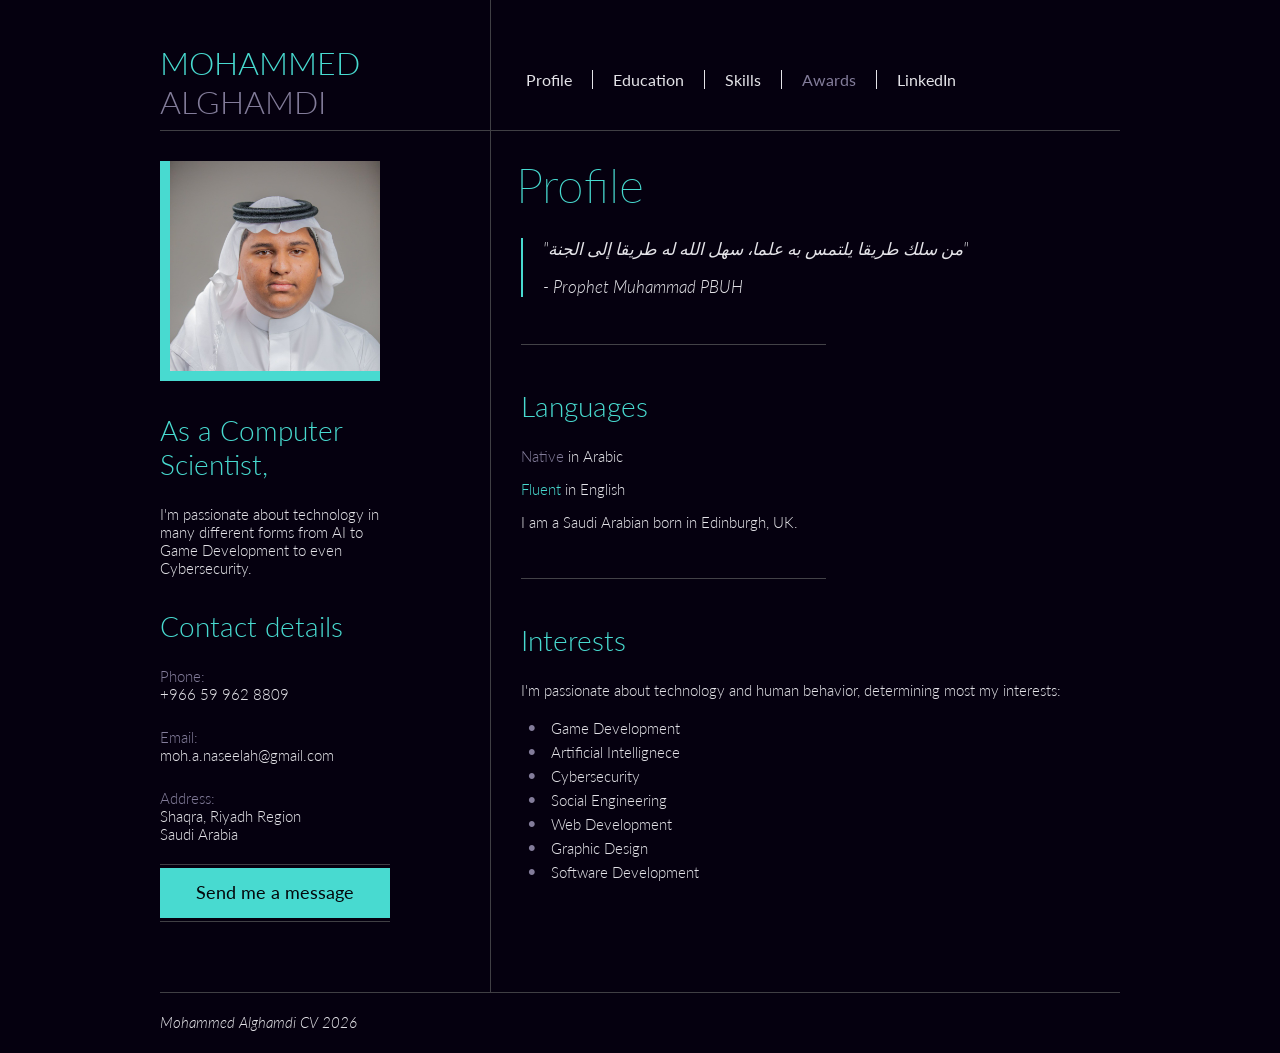
==== awards.html @ 2fd8ac5c "added several pages for each category" ====
<html>
    <head>
        <link href='https://fonts.googleapis.com/css?family=Lato:300,300italic,400,400italic' rel='stylesheet' type='text/css'>
        <link href="style2.css" rel="stylesheet" type="text/css">
    </head>
<body>
<!-- MAIN CONTAINER -->
		<div id="main_container">
      <!-- HEADER -->
      <div id="header">
        <!-- LOGOTYPE/NAME -->
        <div class="header_logotype_container">
          <h1 class="logotype_name">Mohammed <span class="purple">Alghamdi</span></h1>
          <!-- h2 class="logotype_occupation">Programming & AI</h2-->
        </div>
        <!-- MAIN MENU -->
        <div class="header_menu_container">
          <!-- ul class="download_print_buttons horizontal_list">
            <li><a href="#"><span class="icon entypo-download"></span>Download CV</a></li>
            <li><a href="#"><span class="icon entypo-print"></span>Print CV</a></li>
          </ul -->
          <div class="clear"></div>
          <ul class="header_menu horizontal_list">
            <li><a class='no-border' style="border-left: none;" href="index.html">Profile</a></li>
            <li><a href="education.html">Education</a></li>
            <li><a href="skill.html">Skills</a></li>
            <li><a class='purple' href="awards.html">Awards</a></li>
            <li><a href="https://www.linkedin.com/in/mohammed-alghamdi-34a16b299/">LinkedIn</a></li>
          </ul>
        </div>
      </div>
      <!-- LEFT COL -->
      <div id="left_col">
        <div class="profile_frame">
          <div class="profile_picture"><!-- My Picture is here --></div>
        </div>
        <div class="hello_content">
          <h2>As a Computer Scientist,</h2>
          <p>I'm passionate about technology in many different forms from  AI to Game Development to even Cybersecurity.<p>
        </div>
        <div class="contact_details_content">
          <h2>Contact details</h2>
          <p class="purple">Phone:</p>
          <p>+966 59 962 8809</p>
          <p class="purple">Email:</p>
          <p>moh.a.naseelah@gmail.com</p>
          <p class="purple">Address:</p>
          <p>Shaqra, Riyadh Region</p>
          <p>Saudi Arabia</p>
        </div>
        <a href="mailto:moh.a.naseelah@gmail.com" class="send_message_button">
          <span class="cut1"></span>
          <span class="cut2"></span>
          <span class="content">Send me a message <span class="fontawesome-double-angle-right"></span></span>
        </a>
      </div>
      <!-- PROFILE CONTENT -->
      <div id="content_container">				
        <div class="block">
          <h1>Profile</h1>
          <blockquote class="profile_quote">
            <p>"من سلك طريقا يلتمس به علما، سهل الله له طريقا إلى الجنة"</p>
            <p>- Prophet Muhammad PBUH</p>
            <span class="entypo-quote"></span>
          </blockquote>
        </div>
        
        <div class="horizontal_line">
          <div class="line_left"></div>
        </div>
        <div class="block">
            <h2>Languages</h2>
            <p><span class="purple">Native</span> in Arabic<p>
            <p><span class="cyan">Fluent</span> in English<p>	
            <p></p>
            <p>I am a Saudi Arabian born in Edinburgh, UK.</p>			
        </div>
        <div class="horizontal_line">
          <div class="line_left"></div>
        </div>
        <div class="last block">
          <h2>Interests</h2>
          <p>I'm passionate about technology and human behavior, determining most my interests:</p>
          <ul>
            <li>Game Development</li>
            <li>Artificial Intellignece</li>
            <li>Cybersecurity</li>
            <li>Social Engineering</li>
            <li>Web Development</li>
            <li>Graphic Design</li>
            <li>Software Development</li>
          </ul>
        </div>
      </div>
      <div class="clear"></div>
      <!-- FOOTER -->
      <div id="footer">
        <p class="footer_name">Mohammed Alghamdi CV 2026</p>
      </div>
		</div>
</body>
</html>
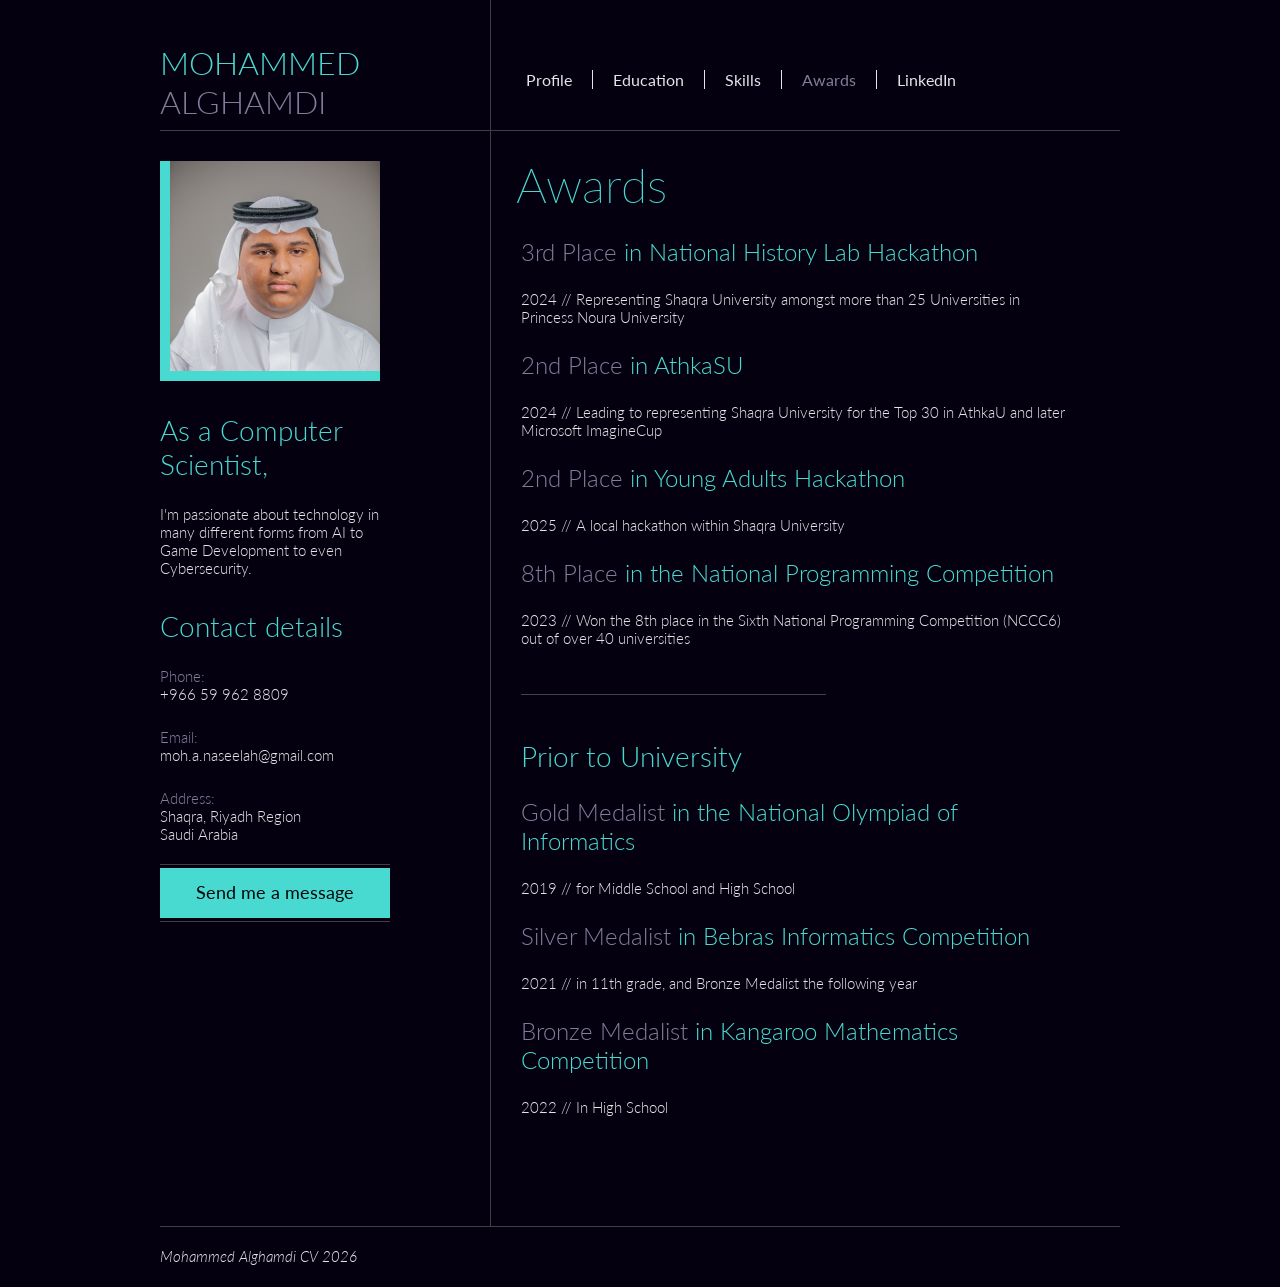
==== commit 047c8ad4: "Added Awards, Education, and Skills Added Awards, Education, and Skills in their respective files" ====
--- a/awards.html
+++ b/awards.html
@@ -57,39 +57,36 @@
       <!-- PROFILE CONTENT -->
       <div id="content_container">				
         <div class="block">
-          <h1>Profile</h1>
-          <blockquote class="profile_quote">
-            <p>"من سلك طريقا يلتمس به علما، سهل الله له طريقا إلى الجنة"</p>
-            <p>- Prophet Muhammad PBUH</p>
-            <span class="entypo-quote"></span>
-          </blockquote>
+          <h1>Awards</h1>
+            <h3><span class='purple'>3rd Place</span> in National History Lab Hackathon</h3>
+            <p>2024 // Representing Shaqra University amongst more than 25 Universities in Princess Noura University</p>
+
+            <h3><span class='purple'>2nd Place</span> in AthkaSU</h3>
+            <p>2024 // Leading to representing Shaqra University for the Top 30 in AthkaU and later Microsoft ImagineCup</p>
+            
+            <h3><span class='purple'>2nd Place</span> in Young Adults Hackathon</h3>
+            <p>2025 // A local hackathon within Shaqra University</p>
+
+            <h3><span class='purple'>8th Place</span> in the National Programming Competition</h3>
+            <p>2023 // Won the 8th place in the Sixth National Programming Competition (NCCC6) out of over 40 universities</p>
+            
+
         </div>
         
         <div class="horizontal_line">
           <div class="line_left"></div>
         </div>
-        <div class="block">
-            <h2>Languages</h2>
-            <p><span class="purple">Native</span> in Arabic<p>
-            <p><span class="cyan">Fluent</span> in English<p>	
-            <p></p>
-            <p>I am a Saudi Arabian born in Edinburgh, UK.</p>			
-        </div>
-        <div class="horizontal_line">
-          <div class="line_left"></div>
-        </div>
         <div class="last block">
-          <h2>Interests</h2>
-          <p>I'm passionate about technology and human behavior, determining most my interests:</p>
-          <ul>
-            <li>Game Development</li>
-            <li>Artificial Intellignece</li>
-            <li>Cybersecurity</li>
-            <li>Social Engineering</li>
-            <li>Web Development</li>
-            <li>Graphic Design</li>
-            <li>Software Development</li>
-          </ul>
+            <h2>Prior to University</h2>
+            <h3><span class='purple'>Gold Medalist</span> in the National Olympiad of Informatics</h3>
+            <p>2019 // for Middle School and High School</p>
+            
+            <h3><span class='purple'>Silver Medalist</span> in Bebras Informatics Competition</h3>
+            <p>2021 // in 11th grade, and Bronze Medalist the following year</p>
+
+            
+            <h3><span class='purple'>Bronze Medalist</span> in Kangaroo Mathematics Competition</h3>
+            <p>2022 // In High School</p>
         </div>
       </div>
       <div class="clear"></div>
--- a/style2.css
+++ b/style2.css
@@ -0,0 +1,436 @@
+
+
+/* Utils */
+
+.clear {
+  clear: both;
+}
+.purple {
+  color: #837c9a;
+}
+
+.cyan {
+    color: #48dad0;
+}
+
+.block {
+  margin: 25px 30px;
+}
+.block h1 {
+  margin-left: -5px;
+  font-weight: 200;
+}
+
+.last.block {
+  margin-bottom: 110px;
+}
+
+.horizontal_list {
+  margin: 0;
+  padding: 0;
+  list-style-type: none;
+}
+.horizontal_list li {
+  float: left;
+}
+.horizontal_list li:before {
+  content: none;
+}
+.horizontal_list li {
+  padding-left: 0;
+  text-indent: 0;
+}
+
+.horizontal_line {
+  margin: 34px 0 0 30px;
+  height: 26px;
+  position: relative;
+}
+.line_left,
+.line_right {
+  border-top: 1px solid #434247;
+  width: 305px;
+  margin-top: 13px;
+}
+.line_left {
+  float: left;
+}
+.line_right {
+  float: right;
+}
+.left_circle,
+.central_circle,
+.right_circle {
+  background: rgb(69, 68, 73);
+  background: rgba(255, 255, 255, 0.15);
+  position: absolute;
+  border-radius: 50px;
+}
+.left_circle,
+.right_circle {
+  width: 13px;
+  height: 13px;
+  top: 7px;
+}
+.left_circle {
+  left: 314px;
+}
+.central_circle {
+  width: 26px;
+  height: 26px;
+  top: 0px;
+  left: 322px;
+}
+.right_circle {
+  left: 343px;
+}
+
+/* Main tags */
+
+body {
+  background: #05000F;
+  margin: 0;
+}
+
+h1,
+h2,
+h3,
+h4 {
+  font-family: "Lato", Helvetica, sans-serif;
+  font-weight: 300;
+  color: #48dad0;
+}
+h1 {
+  font-size: 48px;
+  font-weight: 300;
+  margin: 20px 0;
+}
+h2 {
+  font-size: 28px;
+  margin: 32px 0 24px;
+}
+h3 {
+  font-size: 24px;
+}
+h4 {
+  font-size: 18px;
+  font-weight: 400;
+}
+
+blockquote {
+  font-style: italic;
+  margin: 25px 0;
+  padding-left: 20px;
+  border-left: 2px solid #48dad0;
+}
+
+blockquote,
+p,
+a,
+li {
+  font-family: "Lato", Helvetica, sans-serif;
+  font-weight: 300;
+  font-size: 15px;
+  color: #e4e3e8;
+}
+
+a:focus {
+  outline: none;
+}
+
+ul {
+  list-style: none;
+  padding: 0;
+  margin: 0;
+}
+li {
+  padding-left: 1em;
+  text-indent: -0.7em;
+}
+li:before {
+  content: "// ";
+  color: #837c9a;
+  font-size: 20px;
+  padding-right: 8px;
+}
+
+/* Containers size */
+
+#main_container {
+  width: 960px;
+  margin: 0 auto;
+}
+#header {
+  height: 130px;
+  border-bottom: 1px solid #403f44;
+}
+
+.profileimage {
+  
+}
+
+.header_logotype_container {
+  width: 330px;
+  height: 130px;
+  border-right: 1px solid #403f44;
+  float: left;
+}
+.header_menu_container {
+  height: 130px;
+  width: 609px;
+  float: left;
+}
+.header_menu_container a {
+  font-family: "Lato", Helvetica, sans-serif;
+}
+#left_col {
+  width: 330px;
+  float: left;
+}
+#content_container {
+  width: 609px;
+  border-left: 1px solid #403f44;
+  float: left;
+}
+#footer {
+  width: 960px;
+  height: 60px;
+  border-top: 1px solid #403f44;
+  display: inline-block;
+}
+
+/* HEADER */
+
+.logotype_name {
+  text-transform: uppercase;
+  font-size: 32px;
+  margin: 43px 0 0;
+}
+.logotype_occupation {
+  text-transform: uppercase;
+  margin-top: 5px;
+  color: #5ce2af;
+  font-size: 14px;
+  letter-spacing: 2px;
+  padding-left: 7px;
+}
+
+.download_print_buttons {
+  width: 225px;
+  height: 45px;
+  float: right;
+}
+.download_print_buttons a {
+  text-decoration: none;
+  font-size: 12px;
+  font-family: "Lato", Helvetica, sans-serif;
+  font-style: italic;
+  line-height: 45px;
+  padding: 16px 17px;
+  background: #353638;
+}
+.download_print_buttons a:hover {
+  background: #020609;
+}
+.download_print_buttons .icon {
+  color: #02070a;
+  padding-right: 6px;
+  font-style: normal;
+  font-size: 18px;
+}
+.icon-angle-double-right {
+  position: relative;
+  top: 2px;
+}
+.download_print_buttons a:hover .icon {
+  color: #e4e3e8;
+}
+
+.header_menu {
+  width: 699px;
+  margin-top: 70px;
+  margin-left: 15px;
+}
+.header_menu a {
+  text-decoration: none;
+  padding: 0 20px;
+  border-left: 1px solid #e4e3e8;
+  font-size: 16px;
+  font-weight: 400;
+}
+.header_menu a.no_border {
+  border-left: none;
+}
+.header_menu a:hover {
+  color: #837c9a;
+}
+
+/* LEFT NAV */
+
+#left_nav h2 {
+  margin: 0;
+  font-size: 24px;
+}
+
+.profile_frame {
+  width: 220px;
+  height: 220px;
+  background: #48dad0;
+  /*border: 1px solid #403f44;*/
+  margin-top: 30px;
+}
+.profile_picture {
+  width: 210px;
+  height: 210px;
+  margin: 10px;
+  background: url(profileimg.jpg)
+    100% /210px no-repeat;
+}
+
+.hello_content,
+.contact_details_content {
+  margin-top: 25px;
+}
+
+.hello_content {
+  width: 230px;
+}
+.contact_details_content h2 + p.purple {
+  margin-top: 10px;
+}
+.contact_details_content p {
+  margin: 0;
+}
+.contact_details_content p.purple {
+  margin-top: 25px;
+}
+
+.send_message_button,
+.special_button {
+  margin-top: 25px;
+  display: block;
+  background: #48dad0;
+  width: 230px;
+  height: 50px;
+  position: relative;
+  z-index: 1;
+}
+.cut1:after {
+  content: "";
+  position: absolute;
+  bottom: -19px;
+  left: -20px;
+  width: 30px;
+  height: 30px;
+  z-index: 9;
+  background: url(https://www.toptal.com/designers/subtlepatterns/patterns/dark_wall.png)
+    repeat;
+  transform: rotate(45deg);
+}
+.cut2:before {
+  content: "";
+  position: absolute;
+  top: -19px;
+  right: -20px;
+  width: 30px;
+  height: 30px;
+  z-index: 9;
+  background: url(https://www.toptal.com/designers/subtlepatterns/patterns/dark_wall.png)
+    repeat;
+  transform: rotate(45deg);
+}
+.content {
+  text-align: center;
+  color: #04080b;
+  width: 100%;
+  height: 40px;
+  position: absolute;
+  z-index: 2;
+  font: 18px "Lato", Arial, sans-serif;
+  margin: 0;
+  padding: 16px 0 0;
+  top: -4px;
+  bottom: 10px;
+  border-top: 1px solid #403f44;
+  border-bottom: 1px solid #403f44;
+}
+.send_message_button:hover,
+.special_button:hover {
+  background: #48dad0;
+}
+
+.get_social_content {
+  margin-top: 15px;
+}
+.get_social_content h2 {
+  margin-bottom: 8px;
+}
+.social_icons {
+  margin-left: -8px;
+}
+.social_icons a {
+  font-size: 35px;
+  text-decoration: none;
+  color: #000507;
+  padding: 0;
+  padding: 0 5px;
+}
+.social_icons a span.invisible {
+  display: none;
+}
+.social_icons .facebook:hover {
+  background: #3b5998;
+  color: #dfe3ee;
+  border-top-right-radius: 50px;
+  border-bottom-left-radius: 50px;
+}
+.social_icons .twitter:hover {
+  background: #00b0ed;
+  color: #fff;
+  border-top-left-radius: 50px;
+  border-bottom-right-radius: 50px;
+}
+.social_icons .linkedin:hover {
+  background: #007bb6;
+  color: #fff;
+  border-top-right-radius: 50px;
+  border-bottom-left-radius: 50px;
+}
+
+.footer_name {
+  font-style: italic;
+  margin-top: 20px;
+}
+
+/* Profile Content */
+
+.profile_quote {
+  position: relative;
+  /* margin-left: 5px; */
+}
+.profile_quote p {
+  font-size: 17px;
+  width: 455px;
+}
+.profile_quote .entypo-quote {
+  color: #3d3a41;
+  font-size: 80px;
+  font-style: normal;
+  position: absolute;
+  top: -20px;
+  right: 70px;
+  cursor: default;
+}
+
+.philosophy_content {
+  margin-top: 20px;
+}
+.philosophy_content p {
+  margin: 0;
+  width: 370px;
+  float: left;
+}
+.philosophy_content ul {
+  float: left;
+  padding-left: 40px;
+}
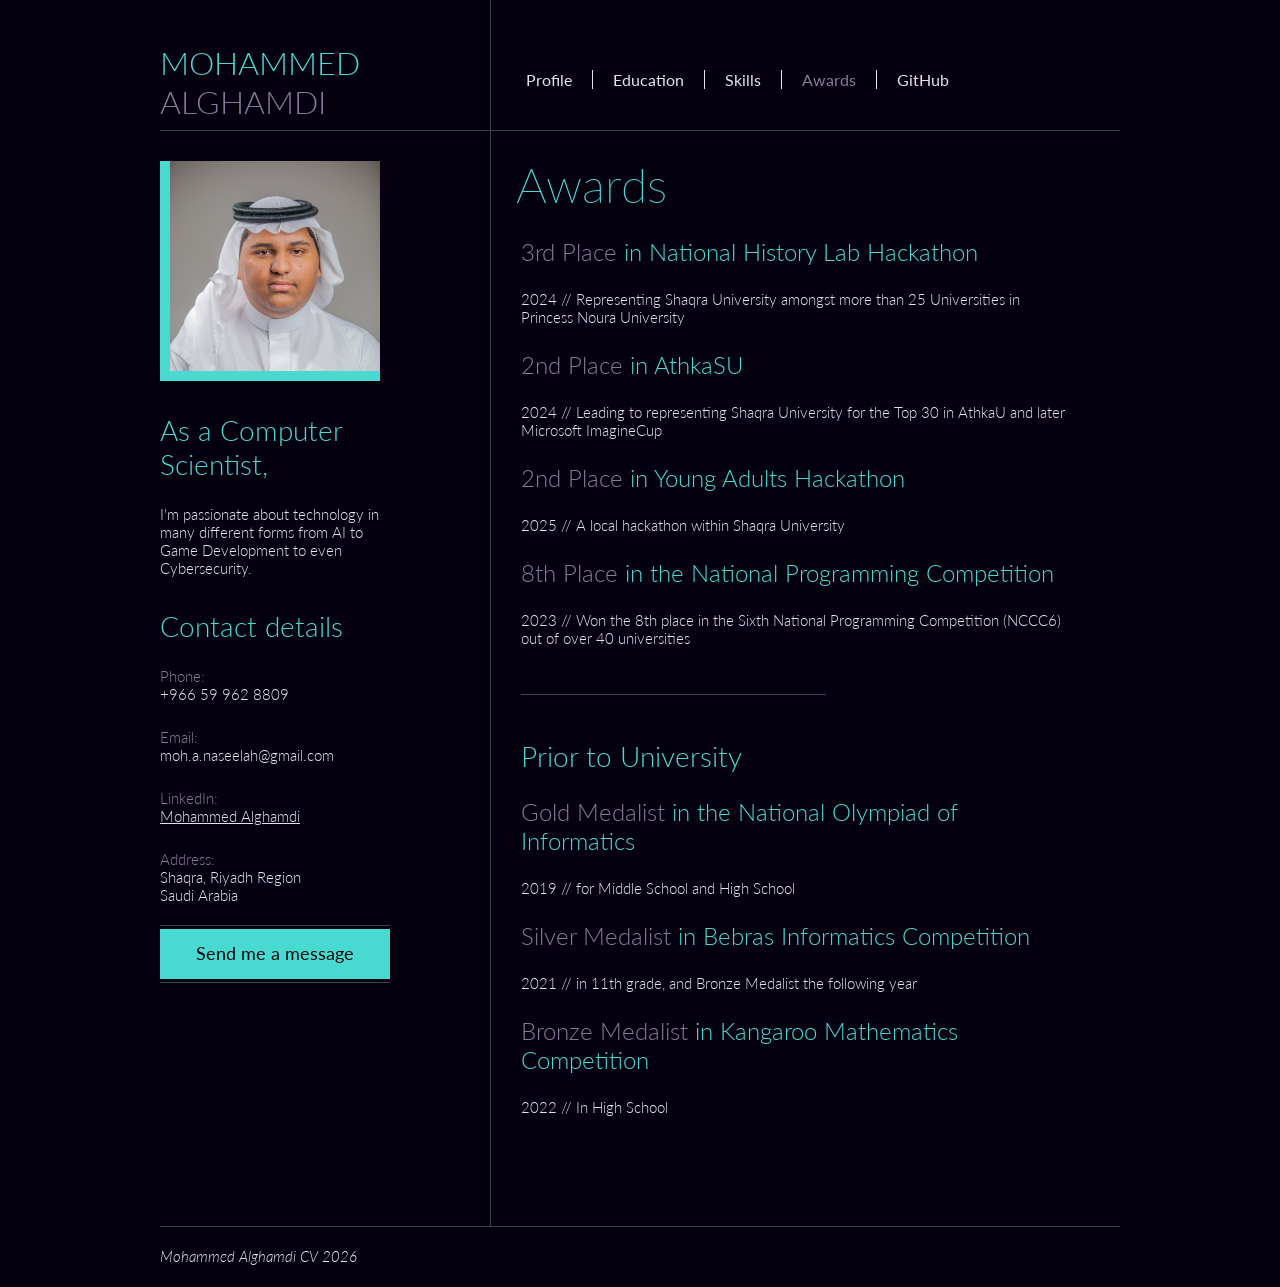
==== commit 2c2e6a1f: "Changed LinkedIn section to GitHub" ====
--- a/awards.html
+++ b/awards.html
@@ -25,7 +25,7 @@
             <li><a href="education.html">Education</a></li>
             <li><a href="skill.html">Skills</a></li>
             <li><a class='purple' href="awards.html">Awards</a></li>
-            <li><a href="https://www.linkedin.com/in/mohammed-alghamdi-34a16b299/">LinkedIn</a></li>
+            <li><a href="https://github.com/mohght">GitHub</a></li>
           </ul>
         </div>
       </div>
@@ -44,6 +44,8 @@
           <p>+966 59 962 8809</p>
           <p class="purple">Email:</p>
           <p>moh.a.naseelah@gmail.com</p>
+          <p class="purple">LinkedIn:</p>
+          <p><a href="https://www.linkedin.com/in/mohammed-alghamdi-34a16b299/">Mohammed Alghamdi</a></p>
           <p class="purple">Address:</p>
           <p>Shaqra, Riyadh Region</p>
           <p>Saudi Arabia</p>
